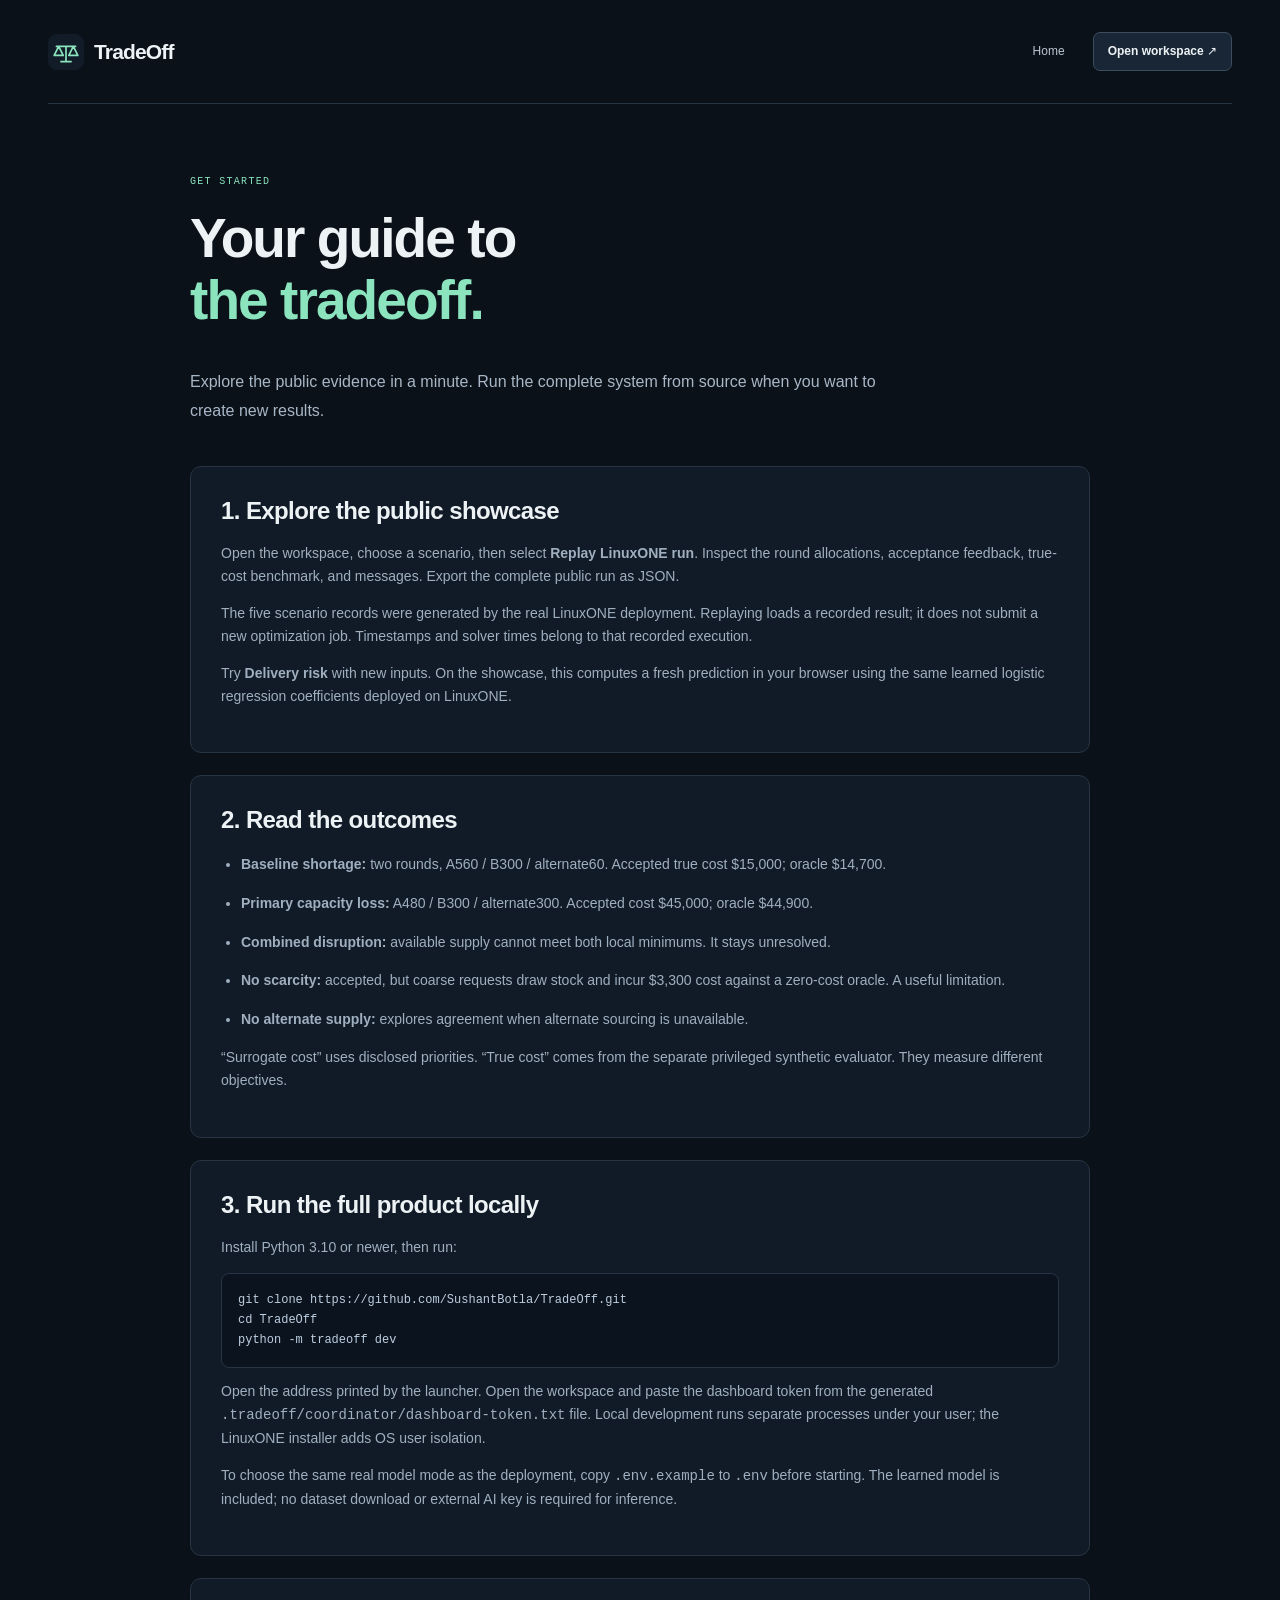
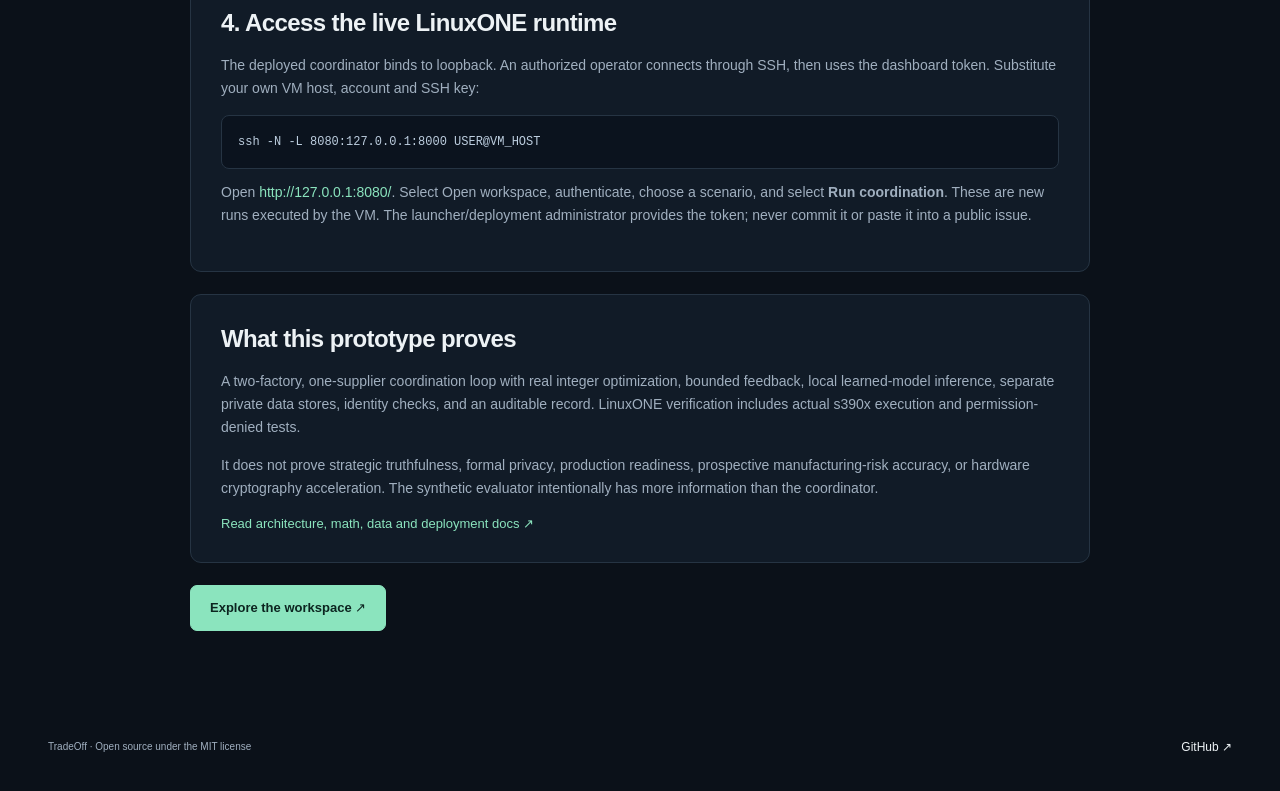
==== tradeoff/web/guide.html @ a22f0940 "Ship TradeOff LinuxONE product and public showcase" ====
<!doctype html><html lang="en"><head><meta charset="utf-8"><meta name="viewport" content="width=device-width,initial-scale=1"><title>Get started — TradeOff</title><link rel="icon" href="favicon.svg"><link rel="stylesheet" href="style.css"></head><body class="landing"><header class="site-header wrap"><a class="brand" href="index.html"><img src="favicon.svg" width="36" height="36" alt="">TradeOff</a><nav aria-label="Main"><a href="index.html">Home</a><a class="button small" href="workspace.html">Open workspace ↗</a></nav></header><main class="guide wrap"><p class="eyebrow">GET STARTED</p><h1>Your guide to<br><span class="green-text">the tradeoff.</span></h1><p class="lead">Explore the public evidence in a minute. Run the complete system from source when you want to create new results.</p><section class="panel"><h2>1. Explore the public showcase</h2><p>Open the workspace, choose a scenario, then select <strong>Replay LinuxONE run</strong>. Inspect the round allocations, acceptance feedback, true-cost benchmark, and messages. Export the complete public run as JSON.</p><p>The five scenario records were generated by the real LinuxONE deployment. Replaying loads a recorded result; it does not submit a new optimization job. Timestamps and solver times belong to that recorded execution.</p><p>Try <strong>Delivery risk</strong> with new inputs. On the showcase, this computes a fresh prediction in your browser using the same learned logistic regression coefficients deployed on LinuxONE.</p></section><section class="panel"><h2>2. Read the outcomes</h2><ul class="guide-list"><li><strong>Baseline shortage:</strong> two rounds, A560 / B300 / alternate60. Accepted true cost $15,000; oracle $14,700.</li><li><strong>Primary capacity loss:</strong> A480 / B300 / alternate300. Accepted cost $45,000; oracle $44,900.</li><li><strong>Combined disruption:</strong> available supply cannot meet both local minimums. It stays unresolved.</li><li><strong>No scarcity:</strong> accepted, but coarse requests draw stock and incur $3,300 cost against a zero-cost oracle. A useful limitation.</li><li><strong>No alternate supply:</strong> explores agreement when alternate sourcing is unavailable.</li></ul><p>“Surrogate cost” uses disclosed priorities. “True cost” comes from the separate privileged synthetic evaluator. They measure different objectives.</p></section><section class="panel"><h2>3. Run the full product locally</h2><p>Install Python 3.10 or newer, then run:</p><pre>git clone https://github.com/SushantBotla/TradeOff.git
cd TradeOff
python -m tradeoff dev</pre><p>Open the address printed by the launcher. Open the workspace and paste the dashboard token from the generated <code>.tradeoff/coordinator/dashboard-token.txt</code> file. Local development runs separate processes under your user; the LinuxONE installer adds OS user isolation.</p><p>To choose the same real model mode as the deployment, copy <code>.env.example</code> to <code>.env</code> before starting. The learned model is included; no dataset download or external AI key is required for inference.</p></section><section class="panel"><h2>4. Access the live LinuxONE runtime</h2><p>The deployed coordinator binds to loopback. An authorized operator connects through SSH, then uses the dashboard token. Substitute your own VM host, account and SSH key:</p><pre>ssh -N -L 8080:127.0.0.1:8000 USER@VM_HOST</pre><p>Open <a href="http://127.0.0.1:8080/">http://127.0.0.1:8080/</a>. Select Open workspace, authenticate, choose a scenario, and select <strong>Run coordination</strong>. These are new runs executed by the VM. The launcher/deployment administrator provides the token; never commit it or paste it into a public issue.</p></section><section class="panel"><h2>What this prototype proves</h2><p>A two-factory, one-supplier coordination loop with real integer optimization, bounded feedback, local learned-model inference, separate private data stores, identity checks, and an auditable record. LinuxONE verification includes actual s390x execution and permission-denied tests.</p><p>It does not prove strategic truthfulness, formal privacy, production readiness, prospective manufacturing-risk accuracy, or hardware cryptography acceleration. The synthetic evaluator intentionally has more information than the coordinator.</p><a class="text-link" href="https://github.com/SushantBotla/TradeOff/tree/main/docs">Read architecture, math, data and deployment docs ↗</a></section><a class="button primary" href="workspace.html">Explore the workspace ↗</a></main><footer class="site-footer wrap"><p>TradeOff · Open source under the MIT license</p><a href="https://github.com/SushantBotla/TradeOff">GitHub ↗</a></footer></body></html>
---- tradeoff/web/style.css ----
@charset "UTF-8";
:root{--bg:#0b1119;--surface:#111b27;--surface2:#15212e;--line:#263443;--text:#edf2f5;--muted:#a0afbf;--mint:#8be4be;--blue:#a5c6f3;--amber:#efc58b;--radius:14px;color-scheme:dark;font-family:"Segoe UI",Arial,sans-serif;color:var(--text);background:var(--bg);font-synthesis:none;scroll-behavior:smooth;scroll-padding-top:30px}
*{box-sizing:border-box}body{margin:0}a{color:inherit;text-decoration:none}a:hover{color:var(--mint)}button,input,select{font:inherit}button,a,input,select,summary{-webkit-tap-highlight-color:transparent}button:focus-visible,a:focus-visible,input:focus-visible,select:focus-visible,summary:focus-visible{outline:2px solid var(--mint);outline-offset:4px}button{cursor:pointer}button:disabled{opacity:.45;cursor:wait}input,select{background:#0d1520;border:1px solid #38495b;color:var(--text);border-radius:7px;padding:11px 12px;max-width:100%}label{display:block;font-size:12px;color:var(--muted);margin-bottom:7px}p{line-height:1.65}h1,h2,h3,p{margin-top:0}h1,h2,h3{font-weight:600;letter-spacing:-.035em}h2{font-size:34px;line-height:1.17;margin-bottom:22px}h3{font-size:22px;line-height:1.3}strong{font-weight:600}small{display:block}code,pre,.mono{font-family:Consolas,"Cascadia Code",monospace}pre{white-space:pre-wrap;overflow-wrap:anywhere;max-height:420px;overflow:auto;background:#0b131e;border:1px solid var(--line);border-radius:8px;padding:16px;font-size:12px;line-height:1.7;color:#bdcedf}summary{cursor:pointer;padding:16px 0;color:var(--blue);font-size:13px;border-top:1px solid var(--line)}[hidden]{display:none!important}.wrap{max-width:1240px;width:calc(100% - 96px);margin:0 auto}.muted,.scope-note{color:var(--muted)}.green-text{color:var(--mint)}.eyebrow,.mini-label,.feature-number,.brand-tag,.sidebar-label{font:10px/1.6 Consolas,monospace;letter-spacing:.13em;color:var(--muted)}.eyebrow{margin-bottom:18px;color:var(--mint)}.mini-label{display:block;letter-spacing:.09em}.button{display:inline-flex;align-items:center;justify-content:center;gap:20px;border:1px solid #3c4d5e;border-radius:7px;background:#192635;color:var(--text);font-size:13px;font-weight:600;padding:13px 19px;line-height:1.4;white-space:nowrap;transition:background .15s,transform .15s}.button:hover{background:#233649;color:var(--text);transform:translateY(-1px)}.button.primary{background:var(--mint);border-color:var(--mint);color:#0c2520}.button.primary:hover{background:#b0f2d4}.button.small{font-size:12px;padding:10px 14px}.text-link{font-size:13px;color:#d5e1ec}.pill,.chip{display:inline-flex;align-items:center;gap:7px;border:1px solid #344557;border-radius:30px;padding:5px 10px;font:10px/1.5 Consolas,monospace;color:#bacad8;white-space:nowrap}.pill.green{background:#18362f;border-color:#2d5b4c;color:var(--mint)}.chip{border-radius:5px;background:#13202c;letter-spacing:0}.dot,.pulse{display:inline-block;width:6px;height:6px;background:var(--mint);border-radius:50%;margin-right:7px}.pulse{box-shadow:0 0 0 4px #8be4be12}.skip{position:absolute;left:15px;top:-100px;padding:12px;background:var(--mint);color:#0b1119;z-index:10}.skip:focus{top:12px}.sr-only{position:absolute;width:1px;height:1px;padding:0;margin:-1px;overflow:hidden;clip:rect(0,0,0,0);white-space:nowrap;border:0}
.site-header{height:104px;display:flex;align-items:center;justify-content:space-between;border-bottom:1px solid var(--line)}.brand{display:inline-flex;align-items:center;gap:10px;font-size:21px;font-weight:650;letter-spacing:-.04em}.brand-tag{border-left:1px solid var(--line);padding-left:16px;margin-left:10px;font-size:9px;letter-spacing:.08em}.site-header nav{display:flex;align-items:center;gap:28px;font-size:12px;color:#bac6d2}.hero{display:grid;grid-template-columns:1.12fr 1fr;gap:65px;align-items:center;padding-top:100px;padding-bottom:96px}.hero h1{font-size:clamp(44px,4.8vw,66px);line-height:1.07;letter-spacing:-.055em;margin-bottom:26px}.hero h1 span{color:var(--mint)}.lead{font-size:16px;color:#a8b7c6;max-width:510px;line-height:1.8}.hero-actions{display:flex;align-items:center;gap:27px;margin:31px 0 18px}.hero-note{font:10px/1.7 Consolas,monospace;color:#92a5b8}.network-card{border:1px solid #334659;border-radius:14px;background:linear-gradient(140deg,#172535,#0e1823);box-shadow:0 25px 80px #0004;position:relative;overflow:hidden}.card-top,.card-bottom{display:flex;justify-content:space-between;align-items:center;padding:20px;border-bottom:1px solid var(--line)}.card-top .eyebrow{margin:0;font-size:9px}.card-top .pill{font-size:9px}.card-bottom{border-top:1px solid var(--line);border-bottom:0;font-size:10px;color:var(--muted);padding:16px 20px}.card-bottom .mono{font-size:9px}.network{padding:27px 22px}.supply-node{padding:15px;display:flex;align-items:center;gap:13px;border:1px solid #3c5666;border-radius:9px;background:#1a2c38}.supply-node strong{font-size:14px}.supply-node small{font-size:10px;color:var(--muted);margin-top:4px}.supply-node>.mono{margin-left:auto}.node-icon{display:grid;place-items:center;width:35px;height:35px;border:1px solid #4e796d;border-radius:8px;background:#25473e;color:var(--mint);font:16px Consolas,monospace}.branches{height:65px;background:linear-gradient(#547c72,#547c72) no-repeat center/1px 100%;position:relative;display:grid;place-items:center}.flow-label{font:8px Consolas,monospace;letter-spacing:.11em;background:#12202c;color:#95b5ad;padding:6px 11px;z-index:1;border:1px solid #294238;border-radius:20px}.factory-pair{display:grid;grid-template-columns:1fr 1fr;gap:15px}.factory-node{border:1px solid #304658;border-radius:9px;padding:16px 13px;background:#101d29}.factory-node .mini-label{font-size:9px}.factory-node>strong{display:block;font:30px/1.8 Consolas,monospace;letter-spacing:-.05em}.factory-node strong>span{font:10px "Segoe UI",sans-serif;color:var(--muted);margin-left:9px}.factory-node p{font-size:9px;color:var(--mint);margin-bottom:18px}.private-line{border-top:1px dashed #33485b;padding-top:12px;font-size:9px;color:var(--muted);display:flex;justify-content:space-between}.proof-strip{display:grid;grid-template-columns:.7fr 1fr 1.5fr 1fr;border-top:1px solid var(--line);border-bottom:1px solid var(--line);padding:30px 0}.proof-strip>div{padding-left:30px;border-left:1px solid var(--line)}.proof-strip>div:first-child{padding-left:0;border:0}.proof-strip strong{font:30px/1.2 Consolas,monospace;display:block;color:var(--text);letter-spacing:-.05em}.proof-strip strong span{font-size:19px}.proof-strip div>span{font-size:10px;color:var(--muted);display:block;margin-top:9px}.section{padding-top:95px;padding-bottom:85px}.section-heading{display:flex;justify-content:space-between;align-items:end;margin-bottom:40px;gap:65px}.section-heading h2{margin:0}.section-heading>p{font-size:13px;color:var(--muted);max-width:400px;margin:0}.feature-grid,.evidence-grid{display:grid;grid-template-columns:repeat(3,1fr);gap:22px}.feature{border-top:1px solid #405264;padding:25px 2px 4px}.feature-number{color:var(--blue);font-size:9px}.feature h3{margin-top:20px;margin-bottom:15px;font-size:24px}.feature p{font-size:13px;color:var(--muted);margin-bottom:24px}.process-section{background:#101a25;border-top:1px solid var(--line);border-bottom:1px solid var(--line)}.process-section .section{padding-top:65px;padding-bottom:55px}.process{display:grid;grid-template-columns:repeat(4,1fr);margin-top:40px;gap:30px}.process article{border-top:1px solid #395044;padding-top:23px}.process article>span{font:13px Consolas,monospace;color:var(--mint)}.process h3{font-size:18px;margin:18px 0 12px}.process p{font-size:12px;color:var(--muted)}.evidence-card{border:1px solid var(--line);border-radius:12px;padding:25px;background:#101b27;display:flex;flex-direction:column}.evidence-card .mini-label{font-size:9px}.evidence-card>strong{font:36px/1.5 Consolas,monospace;letter-spacing:-.06em;margin:15px 0}.evidence-card strong>span{font:12px "Segoe UI",sans-serif;letter-spacing:0;color:var(--muted)}.evidence-card p{color:var(--muted);font-size:12px}.evidence-card a{margin-top:auto;color:var(--mint);font-size:12px;padding-top:18px}.comparison{display:flex;flex-direction:column;gap:6px;margin-bottom:19px}.bar{height:6px;border-radius:3px;display:block}.bar.candidate{width:100%;background:var(--mint)}.bar.oracle{width:98%;background:#52799b}.scope-note{font-size:10px;line-height:1.7;margin-top:23px}.cta{border-top:1px solid #364f48;border-bottom:1px solid #364f48;padding:45px 0;display:flex;align-items:center;justify-content:space-between;gap:30px}.cta .eyebrow{margin-bottom:10px}.cta h2{margin-bottom:10px}.cta p:last-child{color:var(--muted);font-size:13px;margin:0}.site-footer{display:flex;align-items:center;justify-content:space-between;padding-top:38px;padding-bottom:38px;gap:20px}.site-footer p{font-size:10px;color:var(--muted);margin:0}.site-footer>div{display:flex;gap:25px;font-size:11px}.site-footer>a:last-child{font-size:12px}.guide{max-width:900px;padding-top:70px;padding-bottom:70px}.guide>h1{font-size:55px;line-height:1.12}.guide>.lead{max-width:700px;margin-bottom:40px}.guide .panel{margin-bottom:22px;padding:30px}.guide .panel h2{font-size:24px}.guide .panel p,.guide-list{font-size:14px;color:var(--muted)}.guide-list{padding-left:20px;line-height:1.9}.guide-list li{margin-bottom:12px}.guide .panel a{color:var(--mint)}
.workspace{font-size:13px}.sidebar{position:fixed;top:0;bottom:0;left:0;width:224px;border-right:1px solid var(--line);background:#0e1721;padding:30px 22px;display:flex;flex-direction:column}.sidebar .brand{font-size:24px}.sidebar-label{font-size:8px;margin:15px 0 35px 3px}.sidebar nav{display:flex;flex-direction:column;gap:7px}.sidebar nav a{padding:12px 10px;border-radius:7px;color:#93a7ba;font-size:12px;display:flex;align-items:center;gap:13px}.sidebar nav a.active{background:#1a2c32;color:var(--mint);border:1px solid #2b4548}.sidebar nav a:hover{background:#192835;color:var(--text)}.sidebar nav a>span{width:18px;font-size:17px}.sidebar-foot{margin-top:auto;display:flex;flex-direction:column;align-items:start;gap:15px}.sidebar-foot .pill{font-size:8px;padding:5px 8px}.sidebar-foot>a{font-size:11px;color:#a6b9cb}.sidebar-foot p{font:10px/1.8 Consolas,monospace;color:#687f94;margin:15px 0 0}.workspace-main{margin-left:224px;padding:34px 37px;max-width:1660px}.workspace-header{display:flex;justify-content:space-between;align-items:center;margin-bottom:27px}.workspace-header .eyebrow{font-size:8px;margin-bottom:8px}.workspace-header h1{font-size:33px;margin:0}.workspace-header .text-link{font-size:11px;color:var(--muted)}.mode-banner{background:#142434;border:1px solid #2a4159;border-radius:8px;color:#bbd3ee;font-size:11px;line-height:1.7;padding:12px 15px;margin-bottom:22px}.control-bar{display:flex;justify-content:space-between;align-items:end;gap:15px;margin:5px 0 15px}.control-bar select{min-width:245px}.control-actions{display:flex;align-items:center;gap:9px;flex-wrap:wrap}.control-actions .button{font-size:11px;padding:11px 14px}.icon-button{width:37px;height:37px;background:#162331;color:var(--muted);border:1px solid #344759;border-radius:7px;font-size:20px}.status-line{font:10px/1.6 Consolas,monospace;color:#8ea7bc;min-height:20px;margin:13px 0}.status-line.error{color:#ffb1a8}.metrics{display:grid;grid-template-columns:repeat(4,1fr);gap:14px;margin:23px 0}.metrics article{background:linear-gradient(120deg,#152332,#101a25);border:1px solid var(--line);border-radius:10px;padding:18px 16px}.metrics .mini-label{font-size:8px;letter-spacing:.07em;white-space:nowrap}.metrics strong{font:29px/1.7 Consolas,monospace;letter-spacing:-.05em;display:block}.metrics strong span{font-size:14px;color:var(--muted)}.metrics small{font-size:9px;color:var(--muted);line-height:1.6}.panel{background:var(--surface);border:1px solid var(--line);border-radius:11px;padding:23px;margin-bottom:20px;min-width:0}.panel-heading{display:flex;align-items:center;justify-content:space-between;gap:16px;margin-bottom:22px}.panel .eyebrow{font-size:8px;margin-bottom:8px}.panel h2{font-size:20px;letter-spacing:-.025em;margin-bottom:17px}.panel-heading h2{margin-bottom:0}.panel>.muted{font-size:12px}.phases{display:grid;grid-template-columns:repeat(4,1fr);gap:12px}.phases article{background:#0e1722;border:1px solid #2a394b;padding:16px;border-radius:8px}.phases article.complete{border-color:#396553;background:#132720}.phases article.warn{border-color:#755b35;background:#292416}.phases article>span{font:10px Consolas,monospace;color:#7f99b2}.phases article.complete>span{color:var(--mint)}.phases h3{font-size:15px;margin:15px 0 8px}.phases p{font-size:10px;color:var(--muted);margin:0}.explanation{border-top:1px solid var(--line);padding-top:17px;margin:19px 0 6px;font-size:12px}.compact{font-size:10px;line-height:1.7;margin-bottom:0}.dashboard-grid{display:grid;grid-template-columns:1.1fr 1fr;gap:20px}.table-scroll{overflow:auto}table{border-collapse:collapse;width:100%;margin-top:20px;white-space:nowrap}th,td{text-align:left;border-bottom:1px solid var(--line);padding:11px 7px;font:10px Consolas,monospace}th{font:8px Consolas,monospace;letter-spacing:.04em;color:var(--muted);font-weight:400}td:first-child{color:var(--mint)}.allocation-bars{margin-top:25px}.allocation-line{display:grid;grid-template-columns:65px 1fr 38px;align-items:center;gap:12px;margin:17px 0;font-size:10px}.allocation-track{height:9px;background:#243444;border-radius:3px;overflow:hidden}.allocation-fill{display:block;height:100%;background:var(--mint);border-radius:3px}.allocation-line:nth-child(2) .allocation-fill{background:var(--blue)}.allocation-line:nth-child(3) .allocation-fill{background:var(--amber)}.allocation-line>strong{font:11px Consolas,monospace}.cost-pair{margin:30px 0 20px;display:grid;gap:23px}.cost-pair .mini-label{font-size:8px}.cost-pair strong{display:block;font:29px/1.6 Consolas,monospace;color:var(--mint);letter-spacing:-.04em}.cost-pair>div:nth-child(2) strong{color:var(--blue)}.benchmark-panel>.muted{font-size:11px}.benchmark-panel .scope-note{border-top:1px solid var(--line);padding-top:17px}.risk-form{display:grid;grid-template-columns:1.4fr .8fr 1fr;gap:10px;margin-top:24px}.risk-form select,.risk-form input{width:100%;font-size:11px;padding:10px}.risk-form label{font-size:10px}.risk-form .button{grid-column:1/-1;justify-self:start;font-size:11px;margin-top:5px}.prediction{font:17px/1.5 Consolas,monospace;letter-spacing:-.03em;color:var(--mint);padding:15px;background:#0d1920;border:1px solid #2d4641;border-radius:7px;margin:18px 0}.prediction small{font:10px/1.6 "Segoe UI",sans-serif;color:var(--muted);letter-spacing:0;margin-top:6px}.history-list{display:grid;gap:7px}.history-button{display:flex;align-items:center;justify-content:space-between;gap:15px;text-align:left;width:100%;padding:13px;background:#0e1823;border:1px solid #27394a;border-radius:6px;color:var(--text);font-size:11px}.history-button:hover{border-color:#57786c}.history-button span{color:var(--muted);font:9px Consolas,monospace}.workspace-footer{font-size:9px;color:#8096aa;padding:10px 0 20px}.workspace-footer a{color:#a4bed4}.login-panel{display:grid;grid-template-columns:1fr 1fr;gap:40px}.login-panel p{font-size:12px;color:var(--muted)}.login-panel form{display:flex;flex-direction:column;align-items:stretch;gap:10px;justify-content:center}.login-panel form label{margin:0}.login-panel .button{align-self:start}.panel ol{padding-left:18px;font:10px/1.8 Consolas,monospace;color:var(--muted)}.panel ol li{margin-bottom:10px}
@media(min-width:1500px){.workspace-main{padding:40px 50px}.metrics strong{font-size:34px}.panel{padding:27px}}
@media(max-width:1100px){.brand-tag{display:none}.hero{gap:35px;padding-top:70px}.hero h1{font-size:48px}.hero-actions{gap:20px;flex-wrap:wrap}.sidebar{width:185px;padding:28px 15px}.workspace-main{margin-left:185px;padding:28px 24px}.metrics{grid-template-columns:repeat(2,1fr)}.control-bar{align-items:start;flex-direction:column}.phases{gap:8px}.phases article{padding:12px}.panel-heading{align-items:start}.dashboard-grid{grid-template-columns:1fr}.risk-form{grid-template-columns:1.3fr 1fr 1fr}.site-header nav{gap:18px}.factory-node{padding:12px 9px}.factory-node p{font-size:8px}.network{padding:22px 16px}.feature h3{font-size:21px}.card-top{gap:10px;padding:16px 12px}.card-top .eyebrow{font-size:8px}.card-top .pill{font-size:8px}.card-bottom{font-size:8px;padding:13px}.card-bottom .mono{font-size:8px}}
@media(max-width:760px){.wrap{width:calc(100% - 40px)}.site-header{height:82px}.site-header nav>a:not(.button){display:none}.hero{grid-template-columns:1fr;padding-top:54px;padding-bottom:50px;gap:38px}.hero h1{font-size:48px}.hero .lead{font-size:14px}.network-card{max-width:540px;width:100%}.card-top{padding:18px}.card-top .eyebrow,.card-top .pill{font-size:9px}.network{padding:24px}.factory-node{padding:16px}.factory-node p{font-size:10px}.card-bottom{font-size:10px}.card-bottom .mono{font-size:9px}.proof-strip{grid-template-columns:1fr 1fr;gap:25px 10px;padding:26px 0}.proof-strip>div{padding-left:15px}.proof-strip>div:nth-child(3){border-left:0;padding-left:0}.proof-strip strong{font-size:27px}.proof-strip div>span{font-size:9px}.section{padding-top:60px;padding-bottom:55px}.section-heading{display:block;margin-bottom:28px}.section-heading>p{margin-top:22px}.feature-grid,.evidence-grid{grid-template-columns:1fr}.feature{padding-bottom:20px}.feature h3 br{display:none}.feature h3{font-size:23px}.process{grid-template-columns:1fr 1fr;gap:20px}.process h3{font-size:18px}.cta{align-items:start;flex-direction:column;padding:34px 0}.site-footer{flex-wrap:wrap;padding:28px 0}.site-footer>p{flex-basis:100%;order:3}h2{font-size:29px}.sidebar{position:static;width:auto;padding:16px 20px;border-bottom:1px solid var(--line);border-right:0}.sidebar .brand{font-size:21px}.sidebar-label,.sidebar-foot{display:none}.sidebar nav{flex-direction:row;overflow-x:auto;gap:6px;margin-top:14px}.sidebar nav a{white-space:nowrap;padding:8px;font-size:10px}.sidebar nav a>span{display:none}.workspace-main{margin:0;padding:24px 16px}.workspace-header{gap:12px}.workspace-header h1{font-size:28px}.workspace-header .text-link{font-size:10px}.metrics{gap:9px;margin:20px 0}.metrics article{padding:14px 11px}.metrics .mini-label{font-size:7px;white-space:normal}.metrics strong{font-size:27px}.metrics small{font-size:8px}.panel{padding:18px}.panel h2{font-size:19px}.phases{grid-template-columns:1fr 1fr;gap:9px}.phases article{padding:14px}.phases h3{margin-top:10px}.phases p{font-size:10px}.panel-heading{flex-wrap:wrap;gap:12px}.control-bar{gap:14px}.control-bar>div:first-child,.control-bar select{width:100%}.control-actions{gap:7px}.control-actions .button{padding:10px 12px;font-size:10px}.risk-form{gap:8px}.risk-form select,.risk-form input{padding:8px 6px;font-size:10px}.risk-form label{font-size:9px}.scope-note{font-size:9px}.login-panel{grid-template-columns:1fr;gap:15px}.guide{padding-top:45px}.guide>h1{font-size:44px}.guide .panel{padding:22px}.guide .panel h2{font-size:22px}.guide .panel p,.guide-list{font-size:13px}}
@media(prefers-reduced-motion:reduce){:root{scroll-behavior:auto}.button{transition:none}.button:hover{transform:none}}
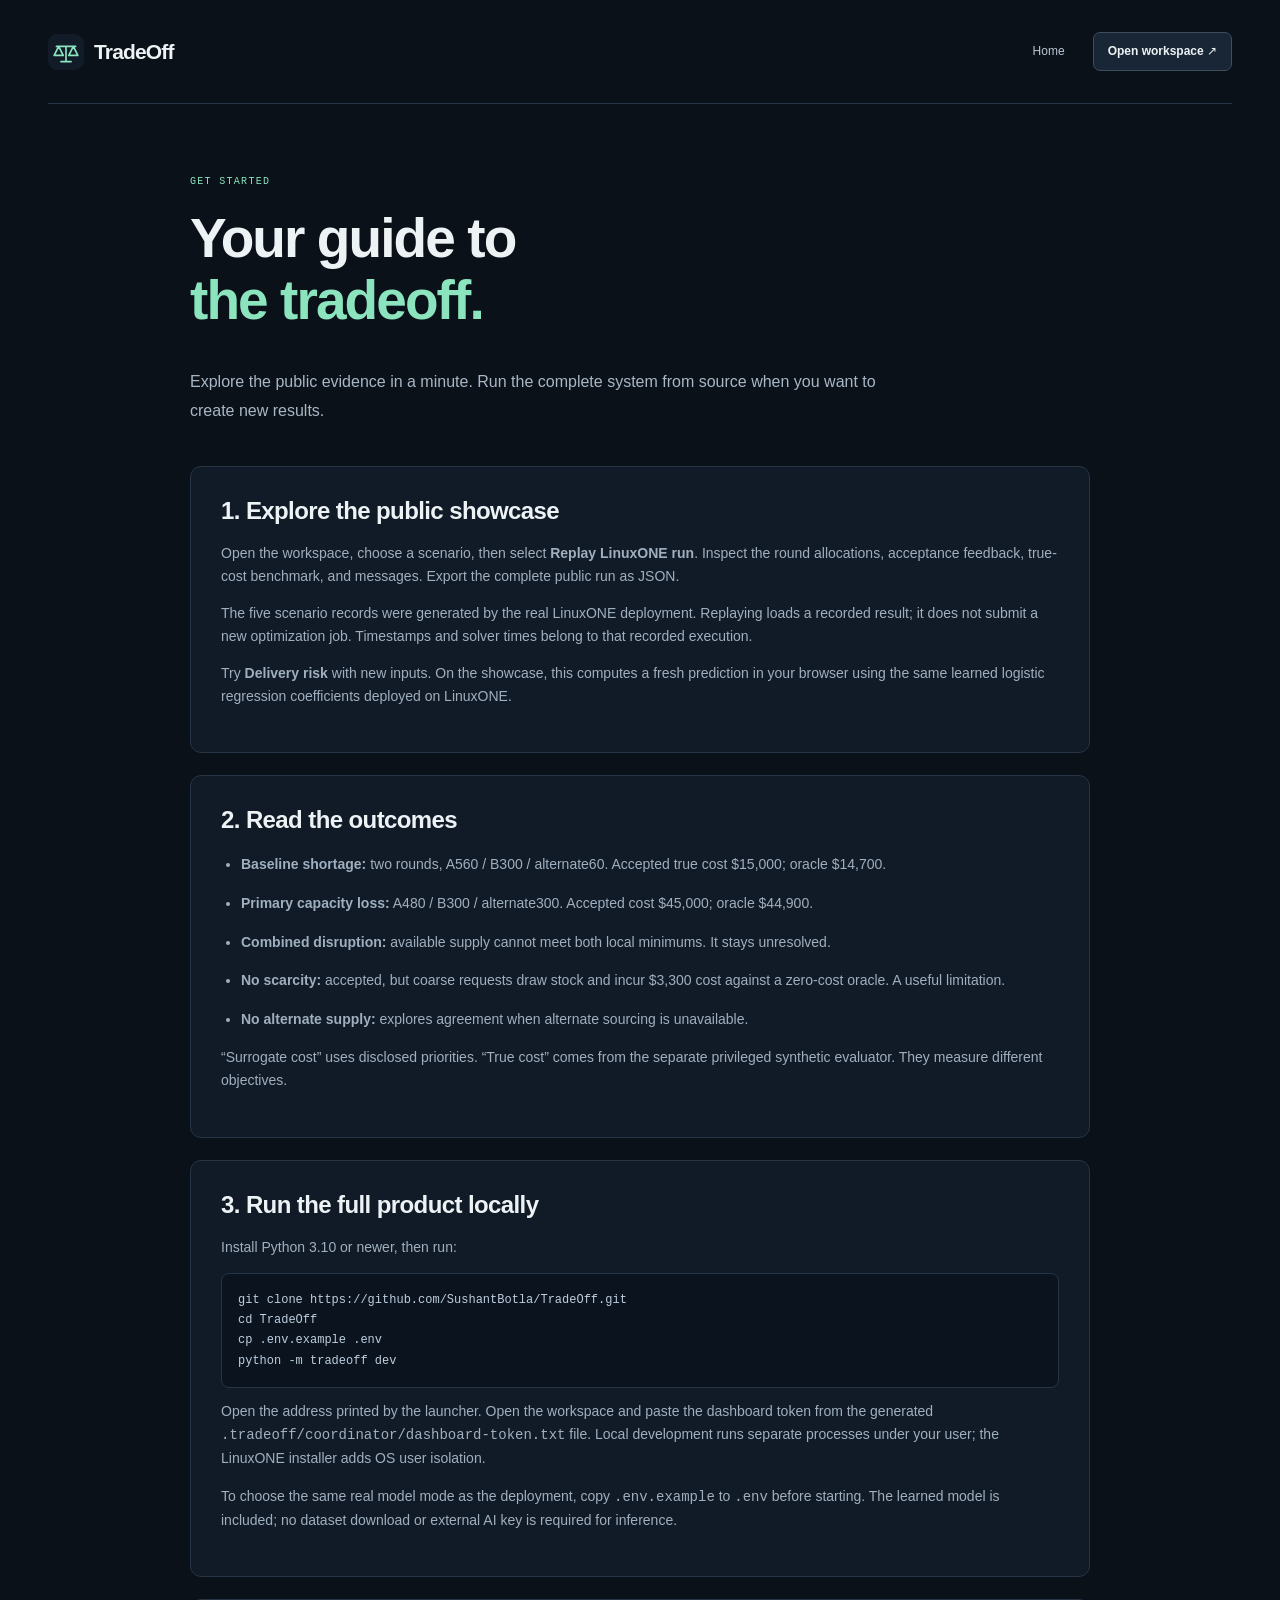
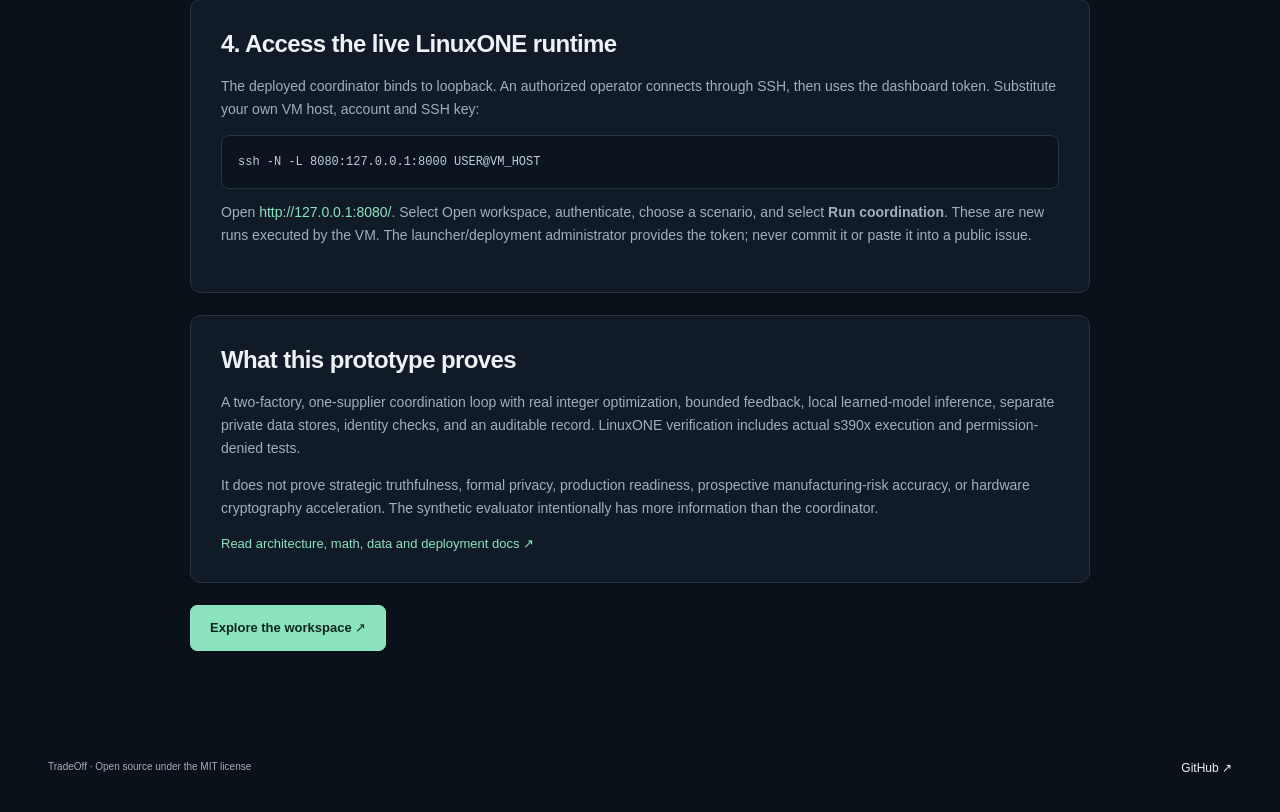
==== commit 24866c8b: "Add verified product screenshots and team handoff" ====
--- a/tradeoff/web/guide.html
+++ b/tradeoff/web/guide.html
@@ -1,3 +1,4 @@
 <!doctype html><html lang="en"><head><meta charset="utf-8"><meta name="viewport" content="width=device-width,initial-scale=1"><title>Get started — TradeOff</title><link rel="icon" href="favicon.svg"><link rel="stylesheet" href="style.css"></head><body class="landing"><header class="site-header wrap"><a class="brand" href="index.html"><img src="favicon.svg" width="36" height="36" alt="">TradeOff</a><nav aria-label="Main"><a href="index.html">Home</a><a class="button small" href="workspace.html">Open workspace ↗</a></nav></header><main class="guide wrap"><p class="eyebrow">GET STARTED</p><h1>Your guide to<br><span class="green-text">the tradeoff.</span></h1><p class="lead">Explore the public evidence in a minute. Run the complete system from source when you want to create new results.</p><section class="panel"><h2>1. Explore the public showcase</h2><p>Open the workspace, choose a scenario, then select <strong>Replay LinuxONE run</strong>. Inspect the round allocations, acceptance feedback, true-cost benchmark, and messages. Export the complete public run as JSON.</p><p>The five scenario records were generated by the real LinuxONE deployment. Replaying loads a recorded result; it does not submit a new optimization job. Timestamps and solver times belong to that recorded execution.</p><p>Try <strong>Delivery risk</strong> with new inputs. On the showcase, this computes a fresh prediction in your browser using the same learned logistic regression coefficients deployed on LinuxONE.</p></section><section class="panel"><h2>2. Read the outcomes</h2><ul class="guide-list"><li><strong>Baseline shortage:</strong> two rounds, A560 / B300 / alternate60. Accepted true cost $15,000; oracle $14,700.</li><li><strong>Primary capacity loss:</strong> A480 / B300 / alternate300. Accepted cost $45,000; oracle $44,900.</li><li><strong>Combined disruption:</strong> available supply cannot meet both local minimums. It stays unresolved.</li><li><strong>No scarcity:</strong> accepted, but coarse requests draw stock and incur $3,300 cost against a zero-cost oracle. A useful limitation.</li><li><strong>No alternate supply:</strong> explores agreement when alternate sourcing is unavailable.</li></ul><p>“Surrogate cost” uses disclosed priorities. “True cost” comes from the separate privileged synthetic evaluator. They measure different objectives.</p></section><section class="panel"><h2>3. Run the full product locally</h2><p>Install Python 3.10 or newer, then run:</p><pre>git clone https://github.com/SushantBotla/TradeOff.git
 cd TradeOff
+cp .env.example .env
 python -m tradeoff dev</pre><p>Open the address printed by the launcher. Open the workspace and paste the dashboard token from the generated <code>.tradeoff/coordinator/dashboard-token.txt</code> file. Local development runs separate processes under your user; the LinuxONE installer adds OS user isolation.</p><p>To choose the same real model mode as the deployment, copy <code>.env.example</code> to <code>.env</code> before starting. The learned model is included; no dataset download or external AI key is required for inference.</p></section><section class="panel"><h2>4. Access the live LinuxONE runtime</h2><p>The deployed coordinator binds to loopback. An authorized operator connects through SSH, then uses the dashboard token. Substitute your own VM host, account and SSH key:</p><pre>ssh -N -L 8080:127.0.0.1:8000 USER@VM_HOST</pre><p>Open <a href="http://127.0.0.1:8080/">http://127.0.0.1:8080/</a>. Select Open workspace, authenticate, choose a scenario, and select <strong>Run coordination</strong>. These are new runs executed by the VM. The launcher/deployment administrator provides the token; never commit it or paste it into a public issue.</p></section><section class="panel"><h2>What this prototype proves</h2><p>A two-factory, one-supplier coordination loop with real integer optimization, bounded feedback, local learned-model inference, separate private data stores, identity checks, and an auditable record. LinuxONE verification includes actual s390x execution and permission-denied tests.</p><p>It does not prove strategic truthfulness, formal privacy, production readiness, prospective manufacturing-risk accuracy, or hardware cryptography acceleration. The synthetic evaluator intentionally has more information than the coordinator.</p><a class="text-link" href="https://github.com/SushantBotla/TradeOff/tree/main/docs">Read architecture, math, data and deployment docs ↗</a></section><a class="button primary" href="workspace.html">Explore the workspace ↗</a></main><footer class="site-footer wrap"><p>TradeOff · Open source under the MIT license</p><a href="https://github.com/SushantBotla/TradeOff">GitHub ↗</a></footer></body></html>
